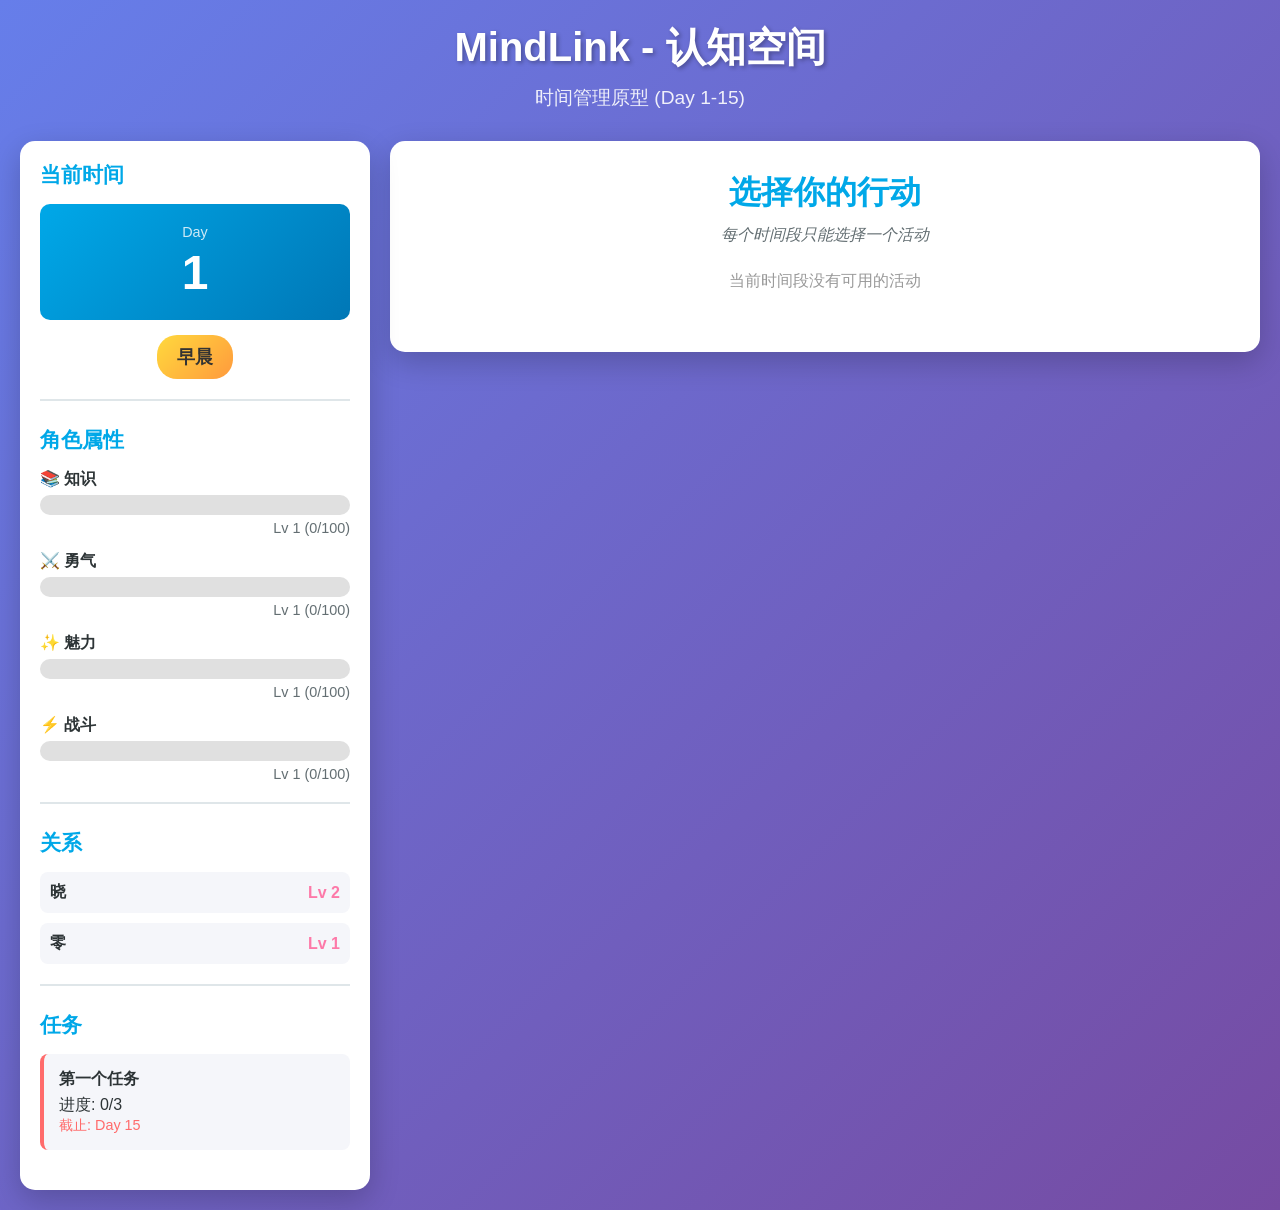
==== prototype/web/index.html @ aaf626e4 "Add playable web prototype for gameplay validation" ====
<!DOCTYPE html>
<html lang="zh-CN">
<head>
    <meta charset="UTF-8">
    <meta name="viewport" content="width=device-width, initial-scale=1.0">
    <title>MindLink - 认知空间 (原型)</title>
    <link rel="stylesheet" href="css/style.css">
</head>
<body>
    <div id="app">
        <!-- 游戏标题 -->
        <header class="game-header">
            <h1>MindLink - 认知空间</h1>
            <p class="subtitle">时间管理原型 (Day 1-15)</p>
        </header>

        <!-- 主游戏区域 -->
        <main class="game-container">
            <!-- 左侧：状态面板 -->
            <aside class="status-panel">
                <div class="status-section">
                    <h2>当前时间</h2>
                    <div class="time-display">
                        <div class="day-display">
                            <span class="label">Day</span>
                            <span id="current-day" class="value">1</span>
                        </div>
                        <div class="timeslot-display">
                            <span id="current-timeslot" class="timeslot morning">早晨</span>
                        </div>
                    </div>
                </div>

                <div class="status-section">
                    <h2>角色属性</h2>
                    <div class="attributes">
                        <div class="attribute">
                            <span class="attr-name">📚 知识</span>
                            <div class="progress-bar">
                                <div id="knowledge-bar" class="progress-fill" style="width: 0%"></div>
                            </div>
                            <span id="knowledge-value" class="attr-value">Lv 1 (0/100)</span>
                        </div>
                        <div class="attribute">
                            <span class="attr-name">⚔️ 勇气</span>
                            <div class="progress-bar">
                                <div id="courage-bar" class="progress-fill" style="width: 0%"></div>
                            </div>
                            <span id="courage-value" class="attr-value">Lv 1 (0/100)</span>
                        </div>
                        <div class="attribute">
                            <span class="attr-name">✨ 魅力</span>
                            <div class="progress-bar">
                                <div id="charm-bar" class="progress-fill" style="width: 0%"></div>
                            </div>
                            <span id="charm-value" class="attr-value">Lv 1 (0/100)</span>
                        </div>
                        <div class="attribute">
                            <span class="attr-name">⚡ 战斗</span>
                            <div class="progress-bar">
                                <div id="combat-bar" class="progress-fill" style="width: 0%"></div>
                            </div>
                            <span id="combat-value" class="attr-value">Lv 1 (0/100)</span>
                        </div>
                    </div>
                </div>

                <div class="status-section">
                    <h2>关系</h2>
                    <div class="relationships" id="relationships-container">
                        <!-- 动态生成 -->
                    </div>
                </div>

                <div class="status-section">
                    <h2>任务</h2>
                    <div class="missions" id="missions-container">
                        <!-- 动态生成 -->
                    </div>
                </div>
            </aside>

            <!-- 右侧：事件选择 -->
            <section class="event-panel">
                <div class="panel-header">
                    <h2>选择你的行动</h2>
                    <p class="hint">每个时间段只能选择一个活动</p>
                </div>

                <div id="events-container" class="events-grid">
                    <!-- 动态生成事件卡片 -->
                </div>

                <div class="action-buttons">
                    <button id="next-day-btn" class="btn btn-primary" style="display: none;">
                        进入下一天
                    </button>
                </div>
            </section>
        </main>

        <!-- 结果弹窗 -->
        <div id="result-modal" class="modal">
            <div class="modal-content">
                <h2 id="result-title">事件结果</h2>
                <p id="result-description"></p>
                <div id="result-rewards" class="rewards"></div>
                <button id="close-modal-btn" class="btn btn-primary">继续</button>
            </div>
        </div>

        <!-- 日终总结弹窗 -->
        <div id="day-end-modal" class="modal">
            <div class="modal-content day-summary">
                <h2>Day <span id="summary-day"></span> 结束</h2>
                <div class="summary-content">
                    <h3>今日完成：</h3>
                    <ul id="summary-activities"></ul>
                    <h3>属性变化：</h3>
                    <div id="summary-attributes"></div>
                </div>
                <button id="close-summary-btn" class="btn btn-primary">进入下一天</button>
            </div>
        </div>

        <!-- 游戏结束弹窗 -->
        <div id="game-over-modal" class="modal">
            <div class="modal-content">
                <h2>Day 15 完成！</h2>
                <div class="final-stats">
                    <h3>最终属性：</h3>
                    <div id="final-attributes"></div>
                    <h3>完成的活动：</h3>
                    <p id="final-activity-count"></p>
                </div>
                <button id="restart-btn" class="btn btn-primary">重新开始</button>
            </div>
        </div>
    </div>

    <script src="js/game.js"></script>
</body>
</html>
---- prototype/web/css/style.css ----
/* 全局样式 */
* {
    margin: 0;
    padding: 0;
    box-sizing: border-box;
}

:root {
    --primary-color: #00A8E8;
    --secondary-color: #FF6B6B;
    --accent-color: #FFD93D;
    --success-color: #6BCF7F;
    --text-primary: #2D3436;
    --text-secondary: #636E72;
    --bg-color: #F5F6FA;
    --card-bg: #FFFFFF;
    --border-color: #DFE6E9;

    --knowledge-color: #0984E3;
    --courage-color: #D63031;
    --charm-color: #FD79A8;
    --combat-color: #E17055;
}

body {
    font-family: 'Segoe UI', Tahoma, Geneva, Verdana, sans-serif;
    background: linear-gradient(135deg, #667eea 0%, #764ba2 100%);
    color: var(--text-primary);
    min-height: 100vh;
    padding: 20px;
}

#app {
    max-width: 1400px;
    margin: 0 auto;
}

/* 头部 */
.game-header {
    text-align: center;
    color: white;
    margin-bottom: 30px;
}

.game-header h1 {
    font-size: 2.5em;
    margin-bottom: 10px;
    text-shadow: 2px 2px 4px rgba(0,0,0,0.3);
}

.subtitle {
    font-size: 1.2em;
    opacity: 0.9;
}

/* 主容器 */
.game-container {
    display: grid;
    grid-template-columns: 350px 1fr;
    gap: 20px;
    align-items: start;
}

/* 状态面板 */
.status-panel {
    background: var(--card-bg);
    border-radius: 15px;
    padding: 20px;
    box-shadow: 0 10px 30px rgba(0,0,0,0.2);
    position: sticky;
    top: 20px;
}

.status-section {
    margin-bottom: 25px;
    padding-bottom: 20px;
    border-bottom: 2px solid var(--border-color);
}

.status-section:last-child {
    border-bottom: none;
    margin-bottom: 0;
}

.status-section h2 {
    font-size: 1.3em;
    margin-bottom: 15px;
    color: var(--primary-color);
}

/* 时间显示 */
.time-display {
    text-align: center;
}

.day-display {
    background: linear-gradient(135deg, var(--primary-color), #0077b6);
    padding: 20px;
    border-radius: 10px;
    margin-bottom: 15px;
    color: white;
}

.day-display .label {
    display: block;
    font-size: 0.9em;
    opacity: 0.8;
    margin-bottom: 5px;
}

.day-display .value {
    display: block;
    font-size: 3em;
    font-weight: bold;
}

.timeslot-display {
    text-align: center;
}

.timeslot {
    display: inline-block;
    padding: 10px 20px;
    border-radius: 20px;
    font-weight: bold;
    font-size: 1.1em;
}

.timeslot.morning {
    background: linear-gradient(135deg, #FFD93D, #ff9a3d);
    color: #333;
}

.timeslot.afternoon {
    background: linear-gradient(135deg, #00D2FF, #3A7BD5);
    color: white;
}

.timeslot.night {
    background: linear-gradient(135deg, #434343, #000000);
    color: white;
}

/* 属性 */
.attributes {
    display: flex;
    flex-direction: column;
    gap: 15px;
}

.attribute {
    display: flex;
    flex-direction: column;
    gap: 5px;
}

.attr-name {
    font-weight: bold;
    font-size: 1em;
}

.progress-bar {
    width: 100%;
    height: 20px;
    background: #E0E0E0;
    border-radius: 10px;
    overflow: hidden;
    position: relative;
}

.progress-fill {
    height: 100%;
    background: linear-gradient(90deg, var(--primary-color), var(--accent-color));
    transition: width 0.5s ease;
    border-radius: 10px;
}

.attribute:nth-child(1) .progress-fill {
    background: linear-gradient(90deg, var(--knowledge-color), #74b9ff);
}

.attribute:nth-child(2) .progress-fill {
    background: linear-gradient(90deg, var(--courage-color), #ff7675);
}

.attribute:nth-child(3) .progress-fill {
    background: linear-gradient(90deg, var(--charm-color), #fdcb6e);
}

.attribute:nth-child(4) .progress-fill {
    background: linear-gradient(90deg, var(--combat-color), #fab1a0);
}

.attr-value {
    font-size: 0.9em;
    color: var(--text-secondary);
    text-align: right;
}

/* 关系 */
.relationships {
    display: flex;
    flex-direction: column;
    gap: 10px;
}

.relationship-item {
    display: flex;
    justify-content: space-between;
    align-items: center;
    padding: 10px;
    background: var(--bg-color);
    border-radius: 8px;
}

.relationship-name {
    font-weight: bold;
}

.relationship-level {
    color: var(--charm-color);
    font-weight: bold;
}

/* 任务 */
.missions {
    display: flex;
    flex-direction: column;
    gap: 10px;
}

.mission-item {
    padding: 15px;
    background: var(--bg-color);
    border-radius: 8px;
    border-left: 4px solid var(--secondary-color);
}

.mission-name {
    font-weight: bold;
    margin-bottom: 5px;
}

.mission-deadline {
    font-size: 0.9em;
    color: var(--secondary-color);
}

/* 事件面板 */
.event-panel {
    background: var(--card-bg);
    border-radius: 15px;
    padding: 30px;
    box-shadow: 0 10px 30px rgba(0,0,0,0.2);
}

.panel-header {
    margin-bottom: 25px;
    text-align: center;
}

.panel-header h2 {
    font-size: 2em;
    color: var(--primary-color);
    margin-bottom: 10px;
}

.hint {
    color: var(--text-secondary);
    font-style: italic;
}

/* 事件卡片网格 */
.events-grid {
    display: grid;
    grid-template-columns: repeat(auto-fill, minmax(280px, 1fr));
    gap: 20px;
    margin-bottom: 30px;
}

.event-card {
    background: var(--bg-color);
    border-radius: 12px;
    padding: 20px;
    cursor: pointer;
    transition: all 0.3s ease;
    border: 3px solid transparent;
    position: relative;
    overflow: hidden;
}

.event-card:hover {
    transform: translateY(-5px);
    box-shadow: 0 8px 20px rgba(0,0,0,0.15);
    border-color: var(--primary-color);
}

.event-card.disabled {
    opacity: 0.5;
    cursor: not-allowed;
}

.event-card.disabled:hover {
    transform: none;
    border-color: transparent;
}

.event-icon {
    font-size: 2.5em;
    margin-bottom: 10px;
    text-align: center;
}

.event-name {
    font-size: 1.2em;
    font-weight: bold;
    margin-bottom: 10px;
    color: var(--text-primary);
}

.event-description {
    font-size: 0.9em;
    color: var(--text-secondary);
    margin-bottom: 15px;
    line-height: 1.5;
}

.event-rewards {
    display: flex;
    flex-wrap: wrap;
    gap: 8px;
    margin-top: 10px;
}

.reward-tag {
    display: inline-block;
    padding: 5px 12px;
    border-radius: 15px;
    font-size: 0.85em;
    font-weight: bold;
}

.reward-tag.knowledge {
    background: #e3f2fd;
    color: var(--knowledge-color);
}

.reward-tag.courage {
    background: #ffebee;
    color: var(--courage-color);
}

.reward-tag.charm {
    background: #fce4ec;
    color: var(--charm-color);
}

.reward-tag.combat {
    background: #fbe9e7;
    color: var(--combat-color);
}

.reward-tag.relationship {
    background: #f3e5f5;
    color: #9c27b0;
}

/* 按钮 */
.btn {
    padding: 12px 30px;
    border: none;
    border-radius: 25px;
    font-size: 1em;
    font-weight: bold;
    cursor: pointer;
    transition: all 0.3s ease;
}

.btn-primary {
    background: linear-gradient(135deg, var(--primary-color), #0077b6);
    color: white;
}

.btn-primary:hover {
    transform: scale(1.05);
    box-shadow: 0 5px 15px rgba(0,168,232,0.4);
}

.action-buttons {
    text-align: center;
}

/* 弹窗 */
.modal {
    display: none;
    position: fixed;
    top: 0;
    left: 0;
    width: 100%;
    height: 100%;
    background: rgba(0,0,0,0.7);
    justify-content: center;
    align-items: center;
    z-index: 1000;
    animation: fadeIn 0.3s ease;
}

.modal.active {
    display: flex;
}

.modal-content {
    background: white;
    padding: 40px;
    border-radius: 20px;
    max-width: 600px;
    width: 90%;
    max-height: 80vh;
    overflow-y: auto;
    animation: slideUp 0.3s ease;
}

.modal-content h2 {
    color: var(--primary-color);
    margin-bottom: 20px;
    font-size: 2em;
}

.rewards {
    display: flex;
    flex-wrap: wrap;
    gap: 10px;
    margin: 20px 0;
}

.reward-item {
    padding: 10px 20px;
    border-radius: 20px;
    font-weight: bold;
    background: var(--bg-color);
}

/* 日终总结 */
.day-summary h3 {
    margin-top: 20px;
    margin-bottom: 10px;
    color: var(--text-primary);
}

.summary-content ul {
    list-style: none;
    padding-left: 0;
}

.summary-content li {
    padding: 8px 0;
    border-bottom: 1px solid var(--border-color);
}

#summary-attributes {
    display: grid;
    grid-template-columns: repeat(2, 1fr);
    gap: 10px;
    margin-top: 10px;
}

.attr-change {
    padding: 10px;
    background: var(--bg-color);
    border-radius: 8px;
    text-align: center;
}

.attr-change.positive {
    background: #d4edda;
    color: #155724;
}

/* 最终统计 */
.final-stats {
    text-align: left;
}

.final-stats h3 {
    margin-top: 20px;
    margin-bottom: 15px;
}

#final-attributes {
    display: grid;
    grid-template-columns: repeat(2, 1fr);
    gap: 15px;
    margin-bottom: 20px;
}

.final-attr {
    padding: 15px;
    background: var(--bg-color);
    border-radius: 10px;
    text-align: center;
}

.final-attr-name {
    font-weight: bold;
    display: block;
    margin-bottom: 5px;
}

.final-attr-value {
    font-size: 1.5em;
    color: var(--primary-color);
    font-weight: bold;
}

/* 动画 */
@keyframes fadeIn {
    from {
        opacity: 0;
    }
    to {
        opacity: 1;
    }
}

@keyframes slideUp {
    from {
        transform: translateY(50px);
        opacity: 0;
    }
    to {
        transform: translateY(0);
        opacity: 1;
    }
}

/* 响应式 */
@media (max-width: 1024px) {
    .game-container {
        grid-template-columns: 1fr;
    }

    .status-panel {
        position: static;
    }

    .events-grid {
        grid-template-columns: repeat(auto-fill, minmax(250px, 1fr));
    }
}

@media (max-width: 768px) {
    .game-header h1 {
        font-size: 2em;
    }

    .events-grid {
        grid-template-columns: 1fr;
    }

    .day-display .value {
        font-size: 2.5em;
    }
}
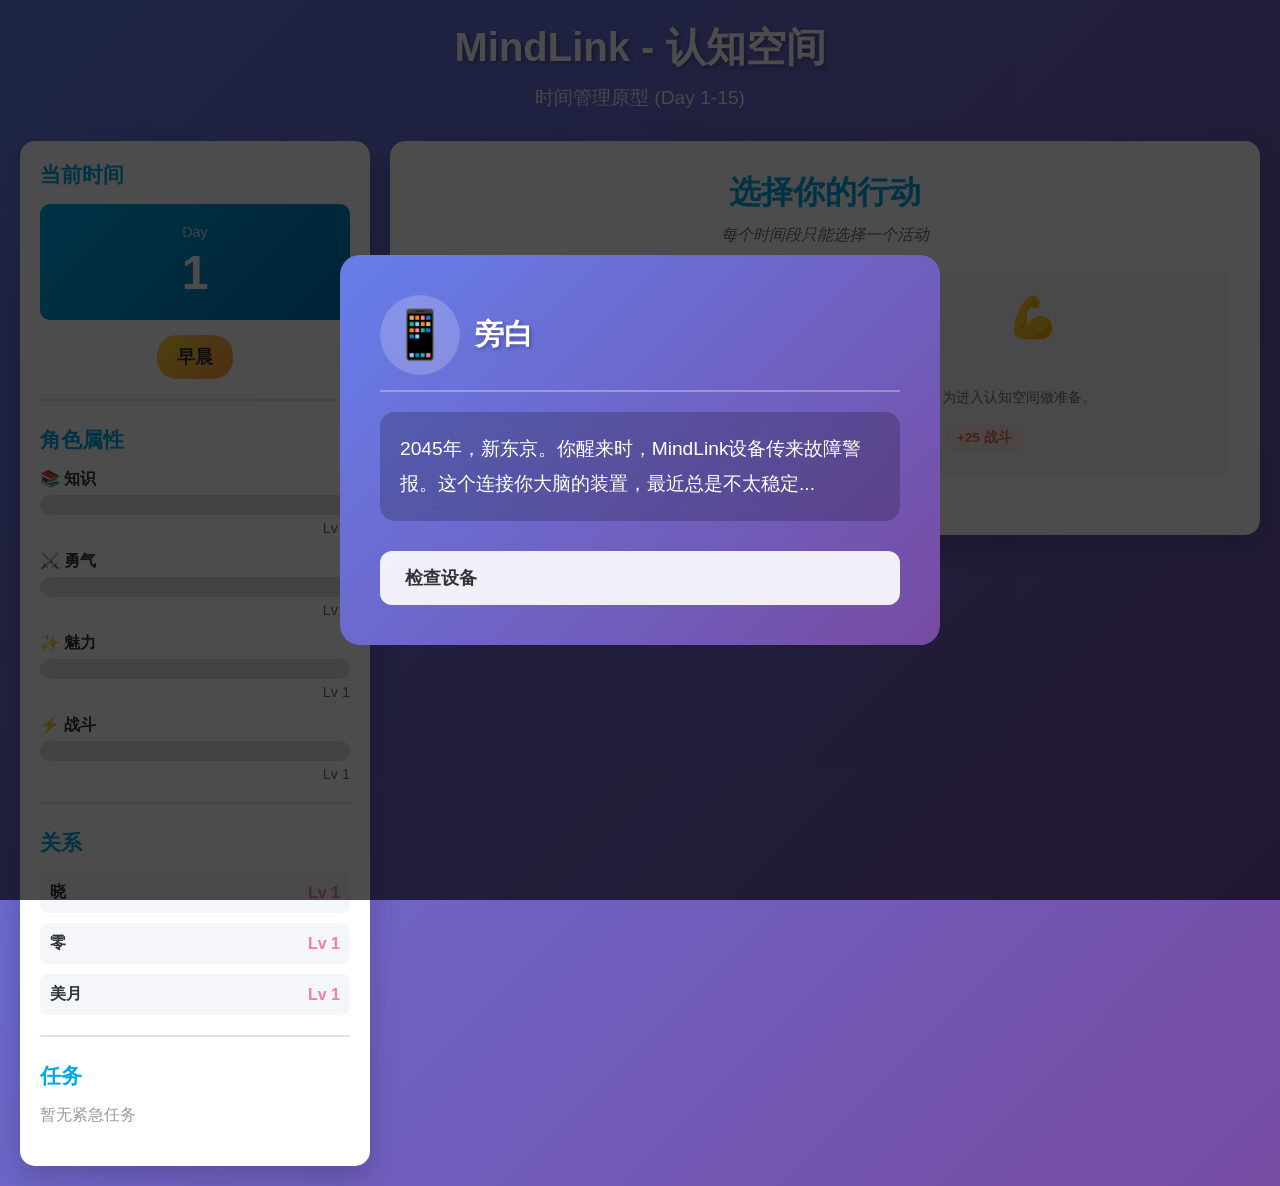
==== commit 6256fe71: "Redesign prototype v2.0 with story and mission system - Complete rewrite based on GDD core design - " ====
--- a/prototype/web/index.html
+++ b/prototype/web/index.html
@@ -74,7 +74,7 @@
 
                 <div class="status-section">
                     <h2>任务</h2>
-                    <div class="missions" id="missions-container">
+                    <div class="missions" id="mission-container">
                         <!-- 动态生成 -->
                     </div>
                 </div>
@@ -136,6 +136,15 @@
                 <button id="restart-btn" class="btn btn-primary">重新开始</button>
             </div>
         </div>
+
+        <!-- 对话弹窗 -->
+        <div id="dialogue-modal" class="modal">
+            <div class="modal-content dialogue-box">
+                <div id="dialogue-content">
+                    <!-- 动态生成对话内容 -->
+                </div>
+            </div>
+        </div>
     </div>
 
     <script src="js/game.js"></script>
--- a/prototype/web/css/style.css
+++ b/prototype/web/css/style.css
@@ -561,3 +561,197 @@
         font-size: 2.5em;
     }
 }
+
+/* ===== 新增样式：对话框系统 ===== */
+.dialogue-box {
+    min-height: 300px;
+    background: linear-gradient(135deg, #667eea 0%, #764ba2 100%);
+    color: white;
+    position: relative;
+}
+
+.dialogue-character {
+    display: flex;
+    align-items: center;
+    gap: 15px;
+    margin-bottom: 20px;
+    padding-bottom: 15px;
+    border-bottom: 2px solid rgba(255,255,255,0.3);
+}
+
+.dialogue-avatar {
+    font-size: 3em;
+    width: 80px;
+    height: 80px;
+    background: rgba(255,255,255,0.2);
+    border-radius: 50%;
+    display: flex;
+    align-items: center;
+    justify-content: center;
+    backdrop-filter: blur(10px);
+}
+
+.dialogue-name {
+    font-size: 1.8em;
+    font-weight: bold;
+    text-shadow: 2px 2px 4px rgba(0,0,0,0.3);
+}
+
+.dialogue-text {
+    font-size: 1.2em;
+    line-height: 1.8;
+    margin-bottom: 30px;
+    padding: 20px;
+    background: rgba(0,0,0,0.2);
+    border-radius: 15px;
+    backdrop-filter: blur(10px);
+    white-space: pre-wrap;
+    min-height: 100px;
+}
+
+.dialogue-choices {
+    display: flex;
+    flex-direction: column;
+    gap: 12px;
+}
+
+.dialogue-choice-btn {
+    padding: 15px 25px;
+    background: rgba(255,255,255,0.9);
+    color: #333;
+    border: none;
+    border-radius: 12px;
+    font-size: 1.1em;
+    font-weight: bold;
+    cursor: pointer;
+    transition: all 0.3s ease;
+    text-align: left;
+}
+
+.dialogue-choice-btn:hover {
+    background: white;
+    transform: translateX(10px);
+    box-shadow: 0 5px 15px rgba(0,0,0,0.3);
+}
+
+.dialogue-continue-btn {
+    padding: 15px 40px;
+    background: rgba(255,255,255,0.9);
+    color: #333;
+    border: none;
+    border-radius: 12px;
+    font-size: 1.1em;
+    font-weight: bold;
+    cursor: pointer;
+    transition: all 0.3s ease;
+    display: block;
+    margin: 0 auto;
+}
+
+.dialogue-continue-btn:hover {
+    background: white;
+    transform: scale(1.05);
+}
+
+/* ===== 新增样式：任务显示 ===== */
+.mission-active {
+    background: linear-gradient(135deg, #ff6b6b, #ee5a6f);
+    color: white;
+    padding: 15px;
+    border-radius: 12px;
+    box-shadow: 0 5px 15px rgba(255,107,107,0.3);
+}
+
+.mission-title {
+    font-size: 1.3em;
+    font-weight: bold;
+    margin-bottom: 10px;
+    text-shadow: 2px 2px 4px rgba(0,0,0,0.2);
+}
+
+.mission-deadline {
+    font-size: 1.1em;
+    margin-bottom: 15px;
+    padding: 8px 12px;
+    background: rgba(255,255,255,0.2);
+    border-radius: 8px;
+    display: inline-block;
+}
+
+.mission-deadline.urgent {
+    background: rgba(255,255,255,0.3);
+    animation: pulse 1.5s infinite;
+}
+
+@keyframes pulse {
+    0%, 100% {
+        opacity: 1;
+    }
+    50% {
+        opacity: 0.7;
+    }
+}
+
+.mission-requirements {
+    margin-bottom: 12px;
+    font-size: 0.95em;
+    line-height: 1.8;
+}
+
+.mission-requirements div {
+    padding: 4px 8px;
+    background: rgba(255,255,255,0.1);
+    border-radius: 6px;
+    margin-bottom: 5px;
+}
+
+.mission-preparedness {
+    margin-top: 12px;
+}
+
+.preparedness-label {
+    font-size: 1em;
+    font-weight: bold;
+    margin-bottom: 8px;
+}
+
+.preparedness-bar {
+    width: 100%;
+    height: 25px;
+    background: rgba(0,0,0,0.3);
+    border-radius: 15px;
+    overflow: hidden;
+    position: relative;
+}
+
+.preparedness-fill {
+    height: 100%;
+    background: linear-gradient(90deg, #6bcf7f, #4caf50);
+    transition: width 0.5s ease;
+    border-radius: 15px;
+    position: relative;
+    display: flex;
+    align-items: center;
+    justify-content: flex-end;
+    padding-right: 10px;
+}
+
+.preparedness-fill::after {
+    content: '';
+    position: absolute;
+    top: 0;
+    left: 0;
+    right: 0;
+    bottom: 0;
+    background: linear-gradient(90deg, transparent, rgba(255,255,255,0.3), transparent);
+    animation: shimmer 2s infinite;
+}
+
+@keyframes shimmer {
+    0% {
+        transform: translateX(-100%);
+    }
+    100% {
+        transform: translateX(100%);
+    }
+}
